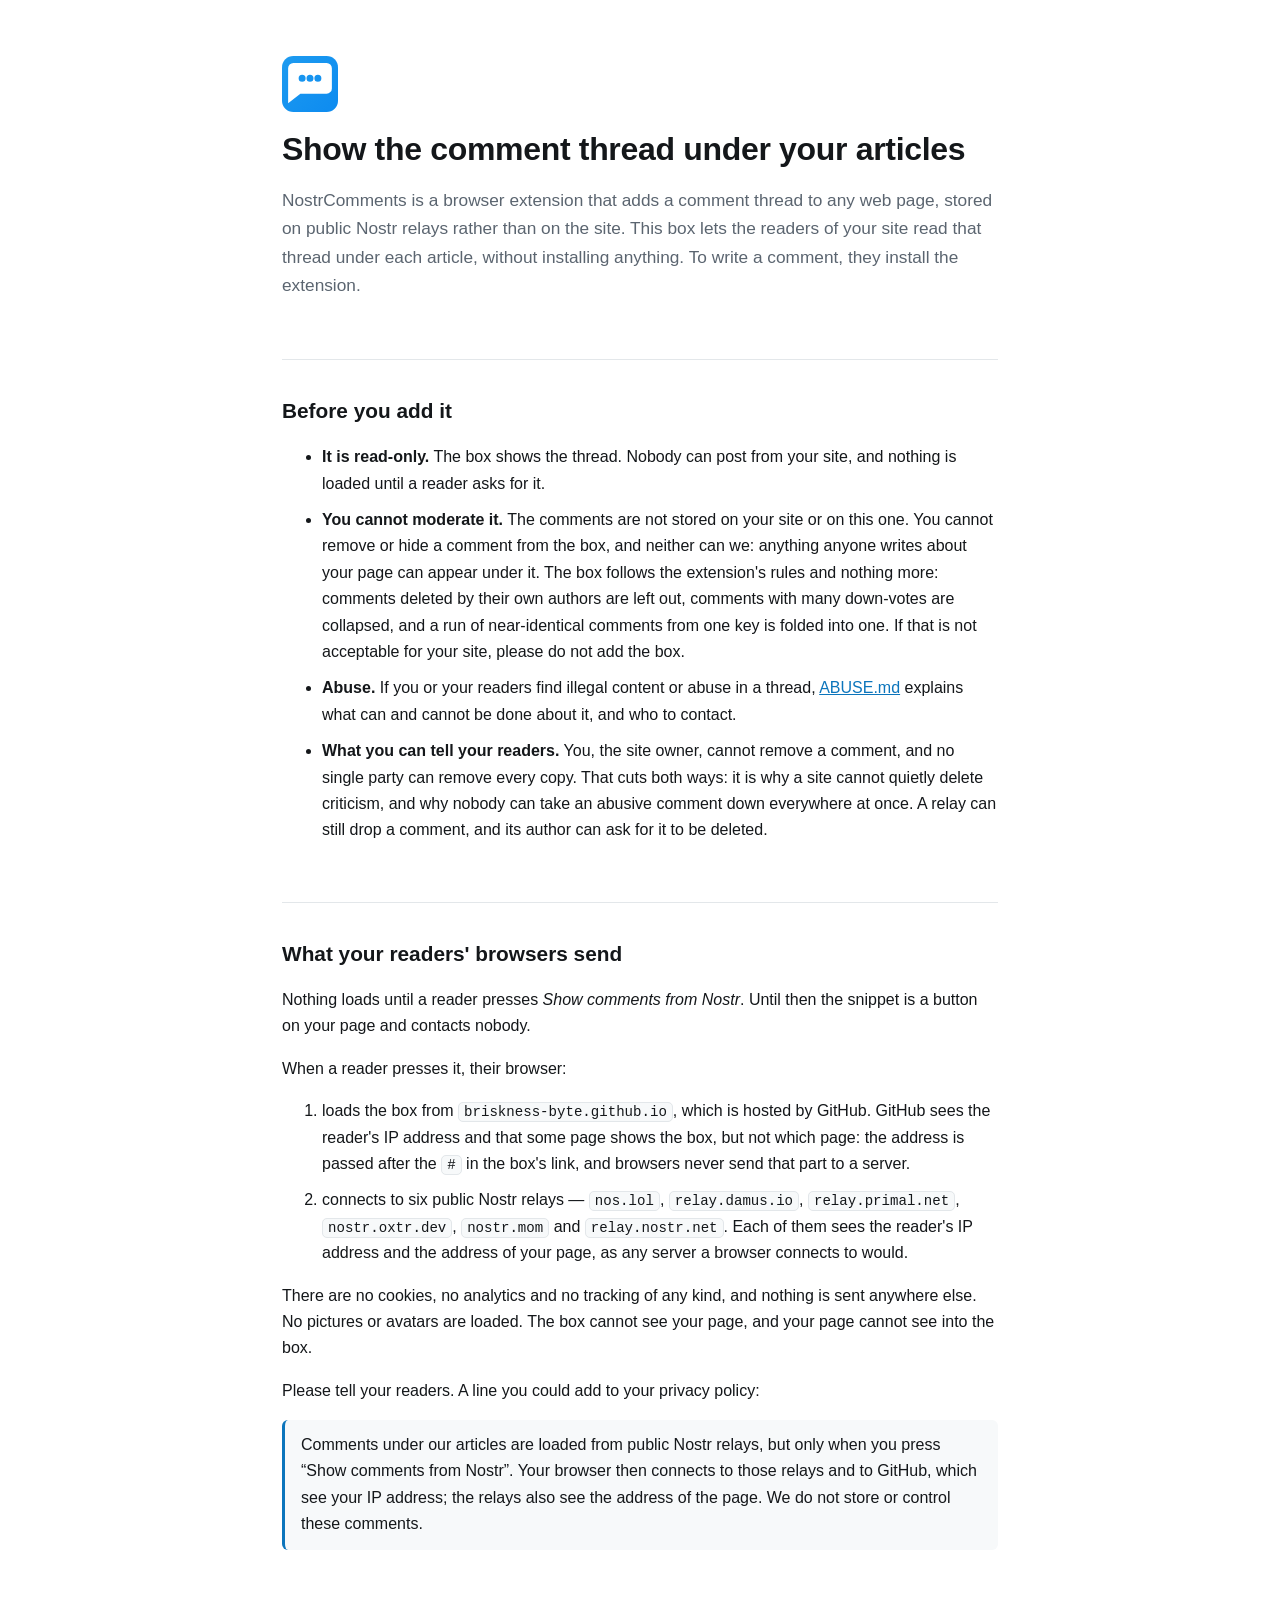
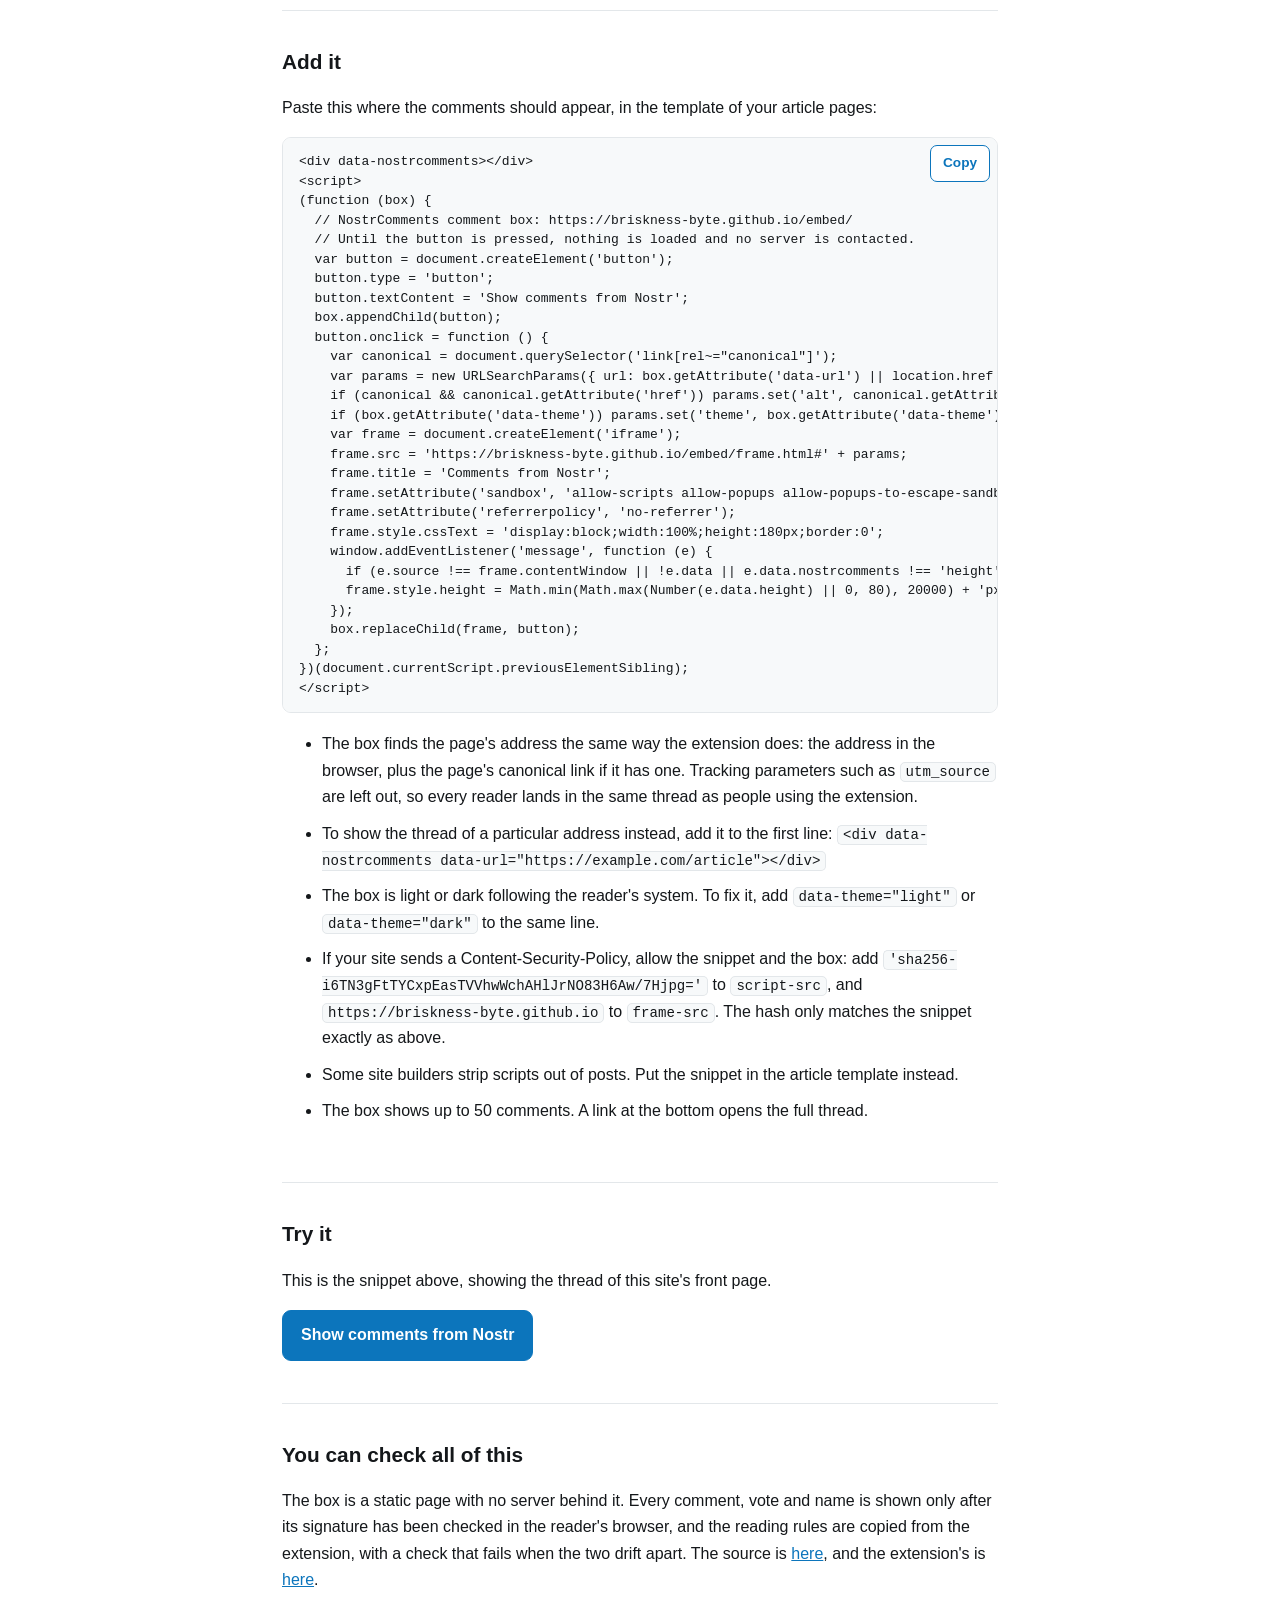
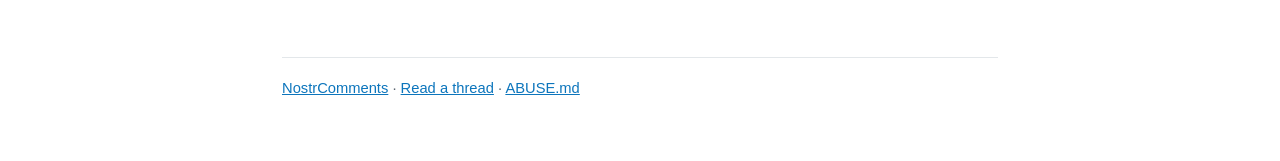
==== embed/index.html @ 21095e71 "Add an embeddable comment box for site owners /embed/ explains how to show a page's NostrComments th" ====
<!doctype html>
<html lang="en">
<head>
<meta charset="utf-8">
<meta name="viewport" content="width=device-width, initial-scale=1">
<title>Show the NostrComments thread under your articles</title>
<meta name="description" content="A read-only comment box for your site: your readers see the NostrComments thread for each page without installing anything.">
<link rel="icon" href="/favicon.svg" type="image/svg+xml">
<!--
  Instructions for site owners, and a live example of the box at the bottom. The example is the
  snippet exactly as offered below — tests/run.mjs checks that the copy shown, the copy that runs
  and the hash in this page's policy and in the instructions are all the same.
-->
<meta http-equiv="Content-Security-Policy" content="default-src 'none'; script-src 'self' 'sha256-i6TN3gFtTYCxpEasTVVhwWchAHlJrNO83H6Aw/7Hjpg='; style-src 'self'; img-src 'self'; frame-src 'self'; base-uri 'none'; form-action 'none'">
<link rel="stylesheet" href="page.css">
</head>
<body>
<div class="wrap">

<header>
  <a href="/"><img src="/favicon.svg" alt="NostrComments" width="56" height="56"></a>
  <h1>Show the comment thread under your articles</h1>
  <p class="lead">NostrComments is a browser extension that adds a comment thread to any web page, stored on public Nostr relays rather than on the site. This box lets the readers of your site read that thread under each article, without installing anything. To write a comment, they install the extension.</p>
</header>

<section>
  <h2>Before you add it</h2>
  <ul>
    <li><strong>It is read-only.</strong> The box shows the thread. Nobody can post from your site, and nothing is loaded until a reader asks for it.</li>
    <li><strong>You cannot moderate it.</strong> The comments are not stored on your site or on this one. You cannot remove or hide a comment from the box, and neither can we: anything anyone writes about your page can appear under it. The box follows the extension's rules and nothing more: comments deleted by their own authors are left out, comments with many down-votes are collapsed, and a run of near-identical comments from one key is folded into one. If that is not acceptable for your site, please do not add the box.</li>
    <li><strong>Abuse.</strong> If you or your readers find illegal content or abuse in a thread, <a href="https://github.com/briskness-byte/NostrComments/blob/main/ABUSE.md">ABUSE.md</a> explains what can and cannot be done about it, and who to contact.</li>
    <li><strong>What you can tell your readers.</strong> You, the site owner, cannot remove a comment, and no single party can remove every copy. That cuts both ways: it is why a site cannot quietly delete criticism, and why nobody can take an abusive comment down everywhere at once. A relay can still drop a comment, and its author can ask for it to be deleted.</li>
  </ul>
</section>

<section>
  <h2>What your readers' browsers send</h2>
  <p>Nothing loads until a reader presses <em>Show comments from Nostr</em>. Until then the snippet is a button on your page and contacts nobody.</p>
  <p>When a reader presses it, their browser:</p>
  <ol>
    <li>loads the box from <code>briskness-byte.github.io</code>, which is hosted by GitHub. GitHub sees the reader's IP address and that some page shows the box, but not which page: the address is passed after the <code>#</code> in the box's link, and browsers never send that part to a server.</li>
    <li>connects to six public Nostr relays — <code>nos.lol</code>, <code>relay.damus.io</code>, <code>relay.primal.net</code>, <code>nostr.oxtr.dev</code>, <code>nostr.mom</code> and <code>relay.nostr.net</code>. Each of them sees the reader's IP address and the address of your page, as any server a browser connects to would.</li>
  </ol>
  <p>There are no cookies, no analytics and no tracking of any kind, and nothing is sent anywhere else. No pictures or avatars are loaded. The box cannot see your page, and your page cannot see into the box.</p>
  <p>Please tell your readers. A line you could add to your privacy policy:</p>
  <blockquote>Comments under our articles are loaded from public Nostr relays, but only when you press “Show comments from Nostr”. Your browser then connects to those relays and to GitHub, which see your IP address; the relays also see the address of the page. We do not store or control these comments.</blockquote>
</section>

<section>
  <h2>Add it</h2>
  <p>Paste this where the comments should appear, in the template of your article pages:</p>
  <div class="code">
<pre id="snippet">&lt;div data-nostrcomments&gt;&lt;/div&gt;
&lt;script&gt;
(function (box) {
  // NostrComments comment box: https://briskness-byte.github.io/embed/
  // Until the button is pressed, nothing is loaded and no server is contacted.
  var button = document.createElement('button');
  button.type = 'button';
  button.textContent = 'Show comments from Nostr';
  box.appendChild(button);
  button.onclick = function () {
    var canonical = document.querySelector('link[rel~="canonical"]');
    var params = new URLSearchParams({ url: box.getAttribute('data-url') || location.href });
    if (canonical &amp;&amp; canonical.getAttribute('href')) params.set('alt', canonical.getAttribute('href'));
    if (box.getAttribute('data-theme')) params.set('theme', box.getAttribute('data-theme'));
    var frame = document.createElement('iframe');
    frame.src = 'https://briskness-byte.github.io/embed/frame.html#' + params;
    frame.title = 'Comments from Nostr';
    frame.setAttribute('sandbox', 'allow-scripts allow-popups allow-popups-to-escape-sandbox');
    frame.setAttribute('referrerpolicy', 'no-referrer');
    frame.style.cssText = 'display:block;width:100%;height:180px;border:0';
    window.addEventListener('message', function (e) {
      if (e.source !== frame.contentWindow || !e.data || e.data.nostrcomments !== 'height') return;
      frame.style.height = Math.min(Math.max(Number(e.data.height) || 0, 80), 20000) + 'px';
    });
    box.replaceChild(frame, button);
  };
})(document.currentScript.previousElementSibling);
&lt;/script&gt;</pre>
    <button type="button" id="copy">Copy</button>
  </div>
  <ul>
    <li>The box finds the page's address the same way the extension does: the address in the browser, plus the page's canonical link if it has one. Tracking parameters such as <code>utm_source</code> are left out, so every reader lands in the same thread as people using the extension.</li>
    <li>To show the thread of a particular address instead, add it to the first line: <code>&lt;div data-nostrcomments data-url="https://example.com/article"&gt;&lt;/div&gt;</code></li>
    <li>The box is light or dark following the reader's system. To fix it, add <code>data-theme="light"</code> or <code>data-theme="dark"</code> to the same line.</li>
    <li>If your site sends a Content-Security-Policy, allow the snippet and the box: add <code class="hash">'sha256-i6TN3gFtTYCxpEasTVVhwWchAHlJrNO83H6Aw/7Hjpg='</code> to <code>script-src</code>, and <code>https://briskness-byte.github.io</code> to <code>frame-src</code>. The hash only matches the snippet exactly as above.</li>
    <li>Some site builders strip scripts out of posts. Put the snippet in the article template instead.</li>
    <li>The box shows up to 50 comments. A link at the bottom opens the full thread.</li>
  </ul>
</section>

<section>
  <h2>Try it</h2>
  <p>This is the snippet above, showing the thread of this site's front page.</p>
<div data-nostrcomments data-url="https://briskness-byte.github.io/"></div>
<script>
(function (box) {
  // NostrComments comment box: https://briskness-byte.github.io/embed/
  // Until the button is pressed, nothing is loaded and no server is contacted.
  var button = document.createElement('button');
  button.type = 'button';
  button.textContent = 'Show comments from Nostr';
  box.appendChild(button);
  button.onclick = function () {
    var canonical = document.querySelector('link[rel~="canonical"]');
    var params = new URLSearchParams({ url: box.getAttribute('data-url') || location.href });
    if (canonical && canonical.getAttribute('href')) params.set('alt', canonical.getAttribute('href'));
    if (box.getAttribute('data-theme')) params.set('theme', box.getAttribute('data-theme'));
    var frame = document.createElement('iframe');
    frame.src = 'https://briskness-byte.github.io/embed/frame.html#' + params;
    frame.title = 'Comments from Nostr';
    frame.setAttribute('sandbox', 'allow-scripts allow-popups allow-popups-to-escape-sandbox');
    frame.setAttribute('referrerpolicy', 'no-referrer');
    frame.style.cssText = 'display:block;width:100%;height:180px;border:0';
    window.addEventListener('message', function (e) {
      if (e.source !== frame.contentWindow || !e.data || e.data.nostrcomments !== 'height') return;
      frame.style.height = Math.min(Math.max(Number(e.data.height) || 0, 80), 20000) + 'px';
    });
    box.replaceChild(frame, button);
  };
})(document.currentScript.previousElementSibling);
</script>
</section>

<section>
  <h2>You can check all of this</h2>
  <p>The box is a static page with no server behind it. Every comment, vote and name is shown only after its signature has been checked in the reader's browser, and the reading rules are copied from the extension, with a check that fails when the two drift apart. The source is <a href="https://github.com/briskness-byte/briskness-byte.github.io">here</a>, and the extension's is <a href="https://github.com/briskness-byte/NostrComments">here</a>.</p>
</section>

<footer>
  <a href="/">NostrComments</a> · <a href="/thread/">Read a thread</a> · <a href="https://github.com/briskness-byte/NostrComments/blob/main/ABUSE.md">ABUSE.md</a>
</footer>

</div>
<script src="page.js"></script>
</body>
</html>
---- embed/page.css ----
/* The instructions page for site owners: the landing page's look, in a file of its own because the
   page's Content-Security-Policy allows no inline style. */
:root{ --bg:#ffffff; --fg:#14171a; --muted:#5b6570; --line:#e3e7ea; --card:#f7f9fa; --brand:#0c75bc; }
@media (prefers-color-scheme: dark){
  :root{ --bg:#0f1216; --fg:#e8eaed; --muted:#a3adb8; --line:#252b33; --card:#161b21; --brand:#3b82f6; }
}
*{box-sizing:border-box}
html{-webkit-text-size-adjust:100%}
body{ margin:0; background:var(--bg); color:var(--fg);
      font:16px/1.65 -apple-system,BlinkMacSystemFont,"Segoe UI",Roboto,Helvetica,Arial,sans-serif; }
.wrap{max-width:760px; margin:0 auto; padding:0 22px 60px}
a{color:var(--brand)}
header{padding:56px 0 8px}
header img{display:block; margin-bottom:18px}
h1{font-size:2rem; line-height:1.2; margin:0 0 14px; letter-spacing:-.01em}
.lead{font-size:1.08rem; color:var(--muted)}
section{padding:34px 0 8px; border-top:1px solid var(--line); margin-top:34px}
h2{font-size:1.3rem; margin:0 0 14px}
li{margin-bottom:10px}
blockquote{margin:0 0 18px; padding:12px 16px; background:var(--card); border-left:3px solid var(--brand); border-radius:6px}
code{ font-family:ui-monospace,SFMono-Regular,Menlo,Consolas,monospace; font-size:.88em;
      background:var(--card); border:1px solid var(--line); border-radius:5px; padding:1px 5px; overflow-wrap:anywhere; }
.code{position:relative; margin:0 0 18px}
pre{ margin:0; padding:14px 16px; background:var(--card); border:1px solid var(--line); border-radius:9px;
     overflow-x:auto; font:13px/1.5 ui-monospace,SFMono-Regular,Menlo,Consolas,monospace; }
#copy{ position:absolute; top:8px; right:8px; padding:6px 12px; border-radius:7px; border:1px solid var(--brand);
       background:var(--bg); color:var(--brand); font:inherit; font-size:.85rem; font-weight:600; cursor:pointer; }
[data-nostrcomments] > button{ padding:11px 18px; border-radius:9px; border:1px solid var(--brand);
       background:var(--brand); color:#fff; font:inherit; font-weight:600; cursor:pointer; }
footer{margin-top:40px; padding-top:18px; border-top:1px solid var(--line); color:var(--muted); font-size:.92rem}
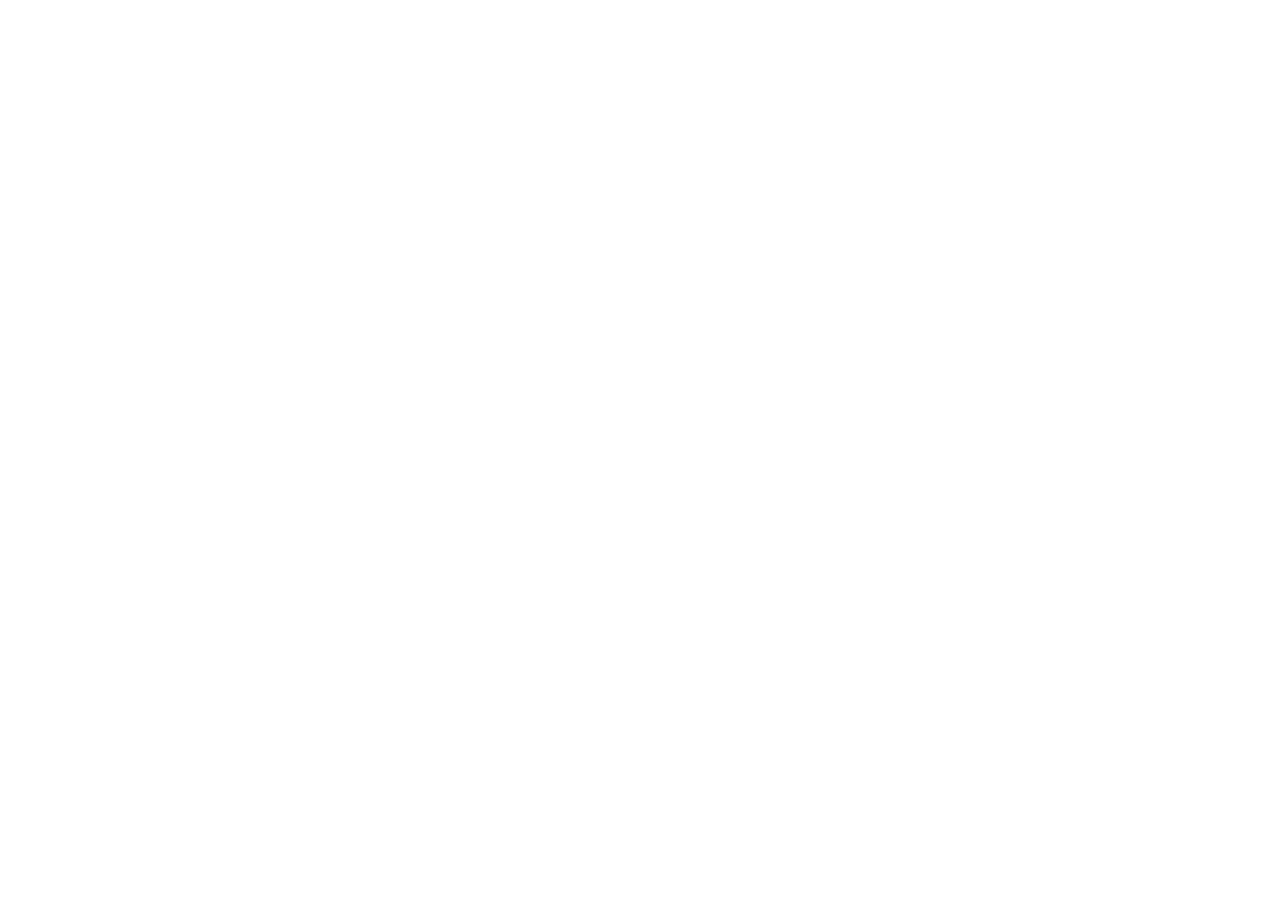
==== commit e58067a0: "Forward the site to nostrcomments.github.io, and keep the embed frame serving here The landing page," ====
--- a/embed/index.html
+++ b/embed/index.html
@@ -3,136 +3,18 @@
 <head>
 <meta charset="utf-8">
 <meta name="viewport" content="width=device-width, initial-scale=1">
-<title>Show the NostrComments thread under your articles</title>
-<meta name="description" content="A read-only comment box for your site: your readers see the NostrComments thread for each page without installing anything.">
-<link rel="icon" href="/favicon.svg" type="image/svg+xml">
-<!--
-  Instructions for site owners, and a live example of the box at the bottom. The example is the
-  snippet exactly as offered below — tests/run.mjs checks that the copy shown, the copy that runs
-  and the hash in this page's policy and in the instructions are all the same.
--->
-<meta http-equiv="Content-Security-Policy" content="default-src 'none'; script-src 'self' 'sha256-i6TN3gFtTYCxpEasTVVhwWchAHlJrNO83H6Aw/7Hjpg='; style-src 'self'; img-src 'self'; frame-src 'self'; base-uri 'none'; form-action 'none'">
-<link rel="stylesheet" href="page.css">
+<title>Show the thread on your site — moved to nostrcomments.github.io</title>
+<meta name="robots" content="noindex">
+<link rel="canonical" href="https://nostrcomments.github.io/embed/">
+<!-- Without script this lands on the right page, only without the ?url= part. -->
+<meta http-equiv="refresh" content="0; url=https://nostrcomments.github.io/embed/">
+<script>
+// The site moved in November 2026. Keep the path, the query and the fragment, so an old
+// "Read the thread: …/thread/?url=…" link in somebody's Nostr note opens the same thread there.
+location.replace('https://nostrcomments.github.io' + location.pathname + location.search + location.hash);
+</script>
 </head>
 <body>
-<div class="wrap">
-
-<header>
-  <a href="/"><img src="/favicon.svg" alt="NostrComments" width="56" height="56"></a>
-  <h1>Show the comment thread under your articles</h1>
-  <p class="lead">NostrComments is a browser extension that adds a comment thread to any web page, stored on public Nostr relays rather than on the site. This box lets the readers of your site read that thread under each article, without installing anything. To write a comment, they install the extension.</p>
-</header>
-
-<section>
-  <h2>Before you add it</h2>
-  <ul>
-    <li><strong>It is read-only.</strong> The box shows the thread. Nobody can post from your site, and nothing is loaded until a reader asks for it.</li>
-    <li><strong>You cannot moderate it.</strong> The comments are not stored on your site or on this one. You cannot remove or hide a comment from the box, and neither can we: anything anyone writes about your page can appear under it. The box follows the extension's rules and nothing more: comments deleted by their own authors are left out, comments with many down-votes are collapsed, and a run of near-identical comments from one key is folded into one. If that is not acceptable for your site, please do not add the box.</li>
-    <li><strong>Abuse.</strong> If you or your readers find illegal content or abuse in a thread, <a href="https://github.com/briskness-byte/NostrComments/blob/main/ABUSE.md">ABUSE.md</a> explains what can and cannot be done about it, and who to contact.</li>
-    <li><strong>What you can tell your readers.</strong> You, the site owner, cannot remove a comment, and no single party can remove every copy. That cuts both ways: it is why a site cannot quietly delete criticism, and why nobody can take an abusive comment down everywhere at once. A relay can still drop a comment, and its author can ask for it to be deleted.</li>
-  </ul>
-</section>
-
-<section>
-  <h2>What your readers' browsers send</h2>
-  <p>Nothing loads until a reader presses <em>Show comments from Nostr</em>. Until then the snippet is a button on your page and contacts nobody.</p>
-  <p>When a reader presses it, their browser:</p>
-  <ol>
-    <li>loads the box from <code>briskness-byte.github.io</code>, which is hosted by GitHub. GitHub sees the reader's IP address and that some page shows the box, but not which page: the address is passed after the <code>#</code> in the box's link, and browsers never send that part to a server.</li>
-    <li>connects to six public Nostr relays — <code>nos.lol</code>, <code>relay.damus.io</code>, <code>relay.primal.net</code>, <code>nostr.oxtr.dev</code>, <code>nostr.mom</code> and <code>relay.nostr.net</code>. Each of them sees the reader's IP address and the address of your page, as any server a browser connects to would.</li>
-  </ol>
-  <p>There are no cookies, no analytics and no tracking of any kind, and nothing is sent anywhere else. No pictures or avatars are loaded. The box cannot see your page, and your page cannot see into the box.</p>
-  <p>Please tell your readers. A line you could add to your privacy policy:</p>
-  <blockquote>Comments under our articles are loaded from public Nostr relays, but only when you press “Show comments from Nostr”. Your browser then connects to those relays and to GitHub, which see your IP address; the relays also see the address of the page. We do not store or control these comments.</blockquote>
-</section>
-
-<section>
-  <h2>Add it</h2>
-  <p>Paste this where the comments should appear, in the template of your article pages:</p>
-  <div class="code">
-<pre id="snippet">&lt;div data-nostrcomments&gt;&lt;/div&gt;
-&lt;script&gt;
-(function (box) {
-  // NostrComments comment box: https://briskness-byte.github.io/embed/
-  // Until the button is pressed, nothing is loaded and no server is contacted.
-  var button = document.createElement('button');
-  button.type = 'button';
-  button.textContent = 'Show comments from Nostr';
-  box.appendChild(button);
-  button.onclick = function () {
-    var canonical = document.querySelector('link[rel~="canonical"]');
-    var params = new URLSearchParams({ url: box.getAttribute('data-url') || location.href });
-    if (canonical &amp;&amp; canonical.getAttribute('href')) params.set('alt', canonical.getAttribute('href'));
-    if (box.getAttribute('data-theme')) params.set('theme', box.getAttribute('data-theme'));
-    var frame = document.createElement('iframe');
-    frame.src = 'https://briskness-byte.github.io/embed/frame.html#' + params;
-    frame.title = 'Comments from Nostr';
-    frame.setAttribute('sandbox', 'allow-scripts allow-popups allow-popups-to-escape-sandbox');
-    frame.setAttribute('referrerpolicy', 'no-referrer');
-    frame.style.cssText = 'display:block;width:100%;height:180px;border:0';
-    window.addEventListener('message', function (e) {
-      if (e.source !== frame.contentWindow || !e.data || e.data.nostrcomments !== 'height') return;
-      frame.style.height = Math.min(Math.max(Number(e.data.height) || 0, 80), 20000) + 'px';
-    });
-    box.replaceChild(frame, button);
-  };
-})(document.currentScript.previousElementSibling);
-&lt;/script&gt;</pre>
-    <button type="button" id="copy">Copy</button>
-  </div>
-  <ul>
-    <li>The box finds the page's address the same way the extension does: the address in the browser, plus the page's canonical link if it has one. Tracking parameters such as <code>utm_source</code> are left out, so every reader lands in the same thread as people using the extension.</li>
-    <li>To show the thread of a particular address instead, add it to the first line: <code>&lt;div data-nostrcomments data-url="https://example.com/article"&gt;&lt;/div&gt;</code></li>
-    <li>The box is light or dark following the reader's system. To fix it, add <code>data-theme="light"</code> or <code>data-theme="dark"</code> to the same line.</li>
-    <li>If your site sends a Content-Security-Policy, allow the snippet and the box: add <code class="hash">'sha256-i6TN3gFtTYCxpEasTVVhwWchAHlJrNO83H6Aw/7Hjpg='</code> to <code>script-src</code>, and <code>https://briskness-byte.github.io</code> to <code>frame-src</code>. The hash only matches the snippet exactly as above.</li>
-    <li>Some site builders strip scripts out of posts. Put the snippet in the article template instead.</li>
-    <li>The box shows up to 50 comments. A link at the bottom opens the full thread.</li>
-  </ul>
-</section>
-
-<section>
-  <h2>Try it</h2>
-  <p>This is the snippet above, showing the thread of this site's front page.</p>
-<div data-nostrcomments data-url="https://briskness-byte.github.io/"></div>
-<script>
-(function (box) {
-  // NostrComments comment box: https://briskness-byte.github.io/embed/
-  // Until the button is pressed, nothing is loaded and no server is contacted.
-  var button = document.createElement('button');
-  button.type = 'button';
-  button.textContent = 'Show comments from Nostr';
-  box.appendChild(button);
-  button.onclick = function () {
-    var canonical = document.querySelector('link[rel~="canonical"]');
-    var params = new URLSearchParams({ url: box.getAttribute('data-url') || location.href });
-    if (canonical && canonical.getAttribute('href')) params.set('alt', canonical.getAttribute('href'));
-    if (box.getAttribute('data-theme')) params.set('theme', box.getAttribute('data-theme'));
-    var frame = document.createElement('iframe');
-    frame.src = 'https://briskness-byte.github.io/embed/frame.html#' + params;
-    frame.title = 'Comments from Nostr';
-    frame.setAttribute('sandbox', 'allow-scripts allow-popups allow-popups-to-escape-sandbox');
-    frame.setAttribute('referrerpolicy', 'no-referrer');
-    frame.style.cssText = 'display:block;width:100%;height:180px;border:0';
-    window.addEventListener('message', function (e) {
-      if (e.source !== frame.contentWindow || !e.data || e.data.nostrcomments !== 'height') return;
-      frame.style.height = Math.min(Math.max(Number(e.data.height) || 0, 80), 20000) + 'px';
-    });
-    box.replaceChild(frame, button);
-  };
-})(document.currentScript.previousElementSibling);
-</script>
-</section>
-
-<section>
-  <h2>You can check all of this</h2>
-  <p>The box is a static page with no server behind it. Every comment, vote and name is shown only after its signature has been checked in the reader's browser, and the reading rules are copied from the extension, with a check that fails when the two drift apart. The source is <a href="https://github.com/briskness-byte/briskness-byte.github.io">here</a>, and the extension's is <a href="https://github.com/briskness-byte/NostrComments">here</a>.</p>
-</section>
-
-<footer>
-  <a href="/">NostrComments</a> · <a href="/thread/">Read a thread</a> · <a href="https://github.com/briskness-byte/NostrComments/blob/main/ABUSE.md">ABUSE.md</a>
-</footer>
-
-</div>
-<script src="page.js"></script>
+<p>NostrComments has moved to <a href="https://nostrcomments.github.io/embed/">nostrcomments.github.io/embed/</a>.</p>
 </body>
 </html>
